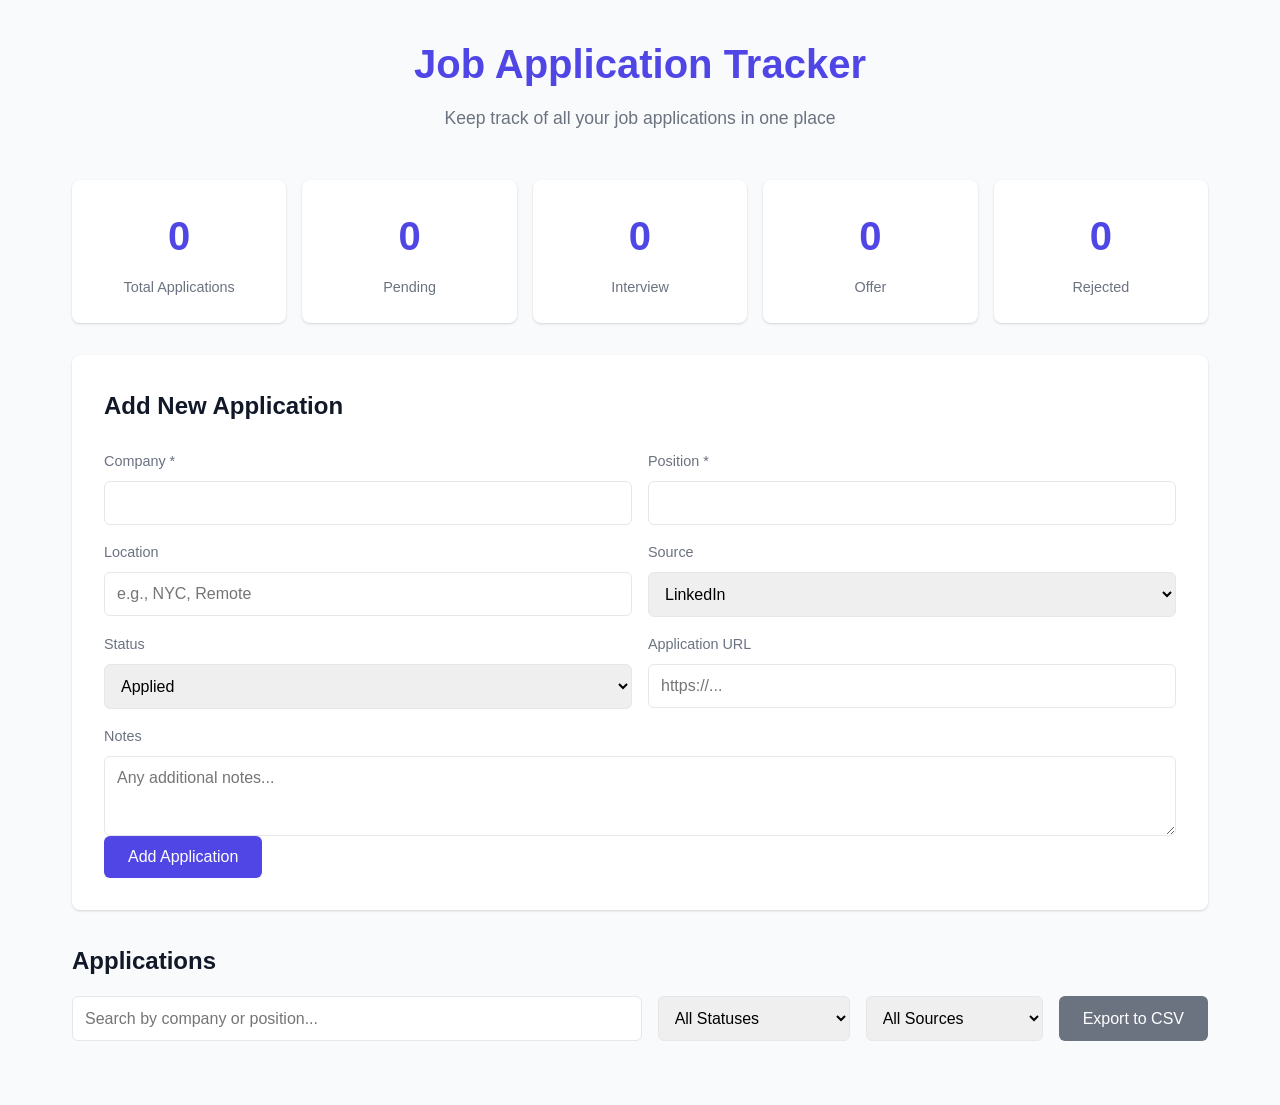
==== index.html @ 536b2cb9 "Add main dashboard UI - Create responsive dashboard interface - Implement stats cards for applicatio" ====
<!DOCTYPE html>
<html lang="en">
<head>
    <meta charset="UTF-8">
    <meta name="viewport" content="width=device-width, initial-scale=1.0">
    <title>Job Application Tracker</title>
    <link rel="stylesheet" href="styles.css">
</head>
<body>
    <div class="container">
        <header>
            <h1>Job Application Tracker</h1>
            <p class="subtitle">Keep track of all your job applications in one place</p>
        </header>

        <div class="stats-section">
            <div class="stat-card">
                <div class="stat-number" id="totalApps">0</div>
                <div class="stat-label">Total Applications</div>
            </div>
            <div class="stat-card">
                <div class="stat-number" id="pendingApps">0</div>
                <div class="stat-label">Pending</div>
            </div>
            <div class="stat-card">
                <div class="stat-number" id="interviewApps">0</div>
                <div class="stat-label">Interview</div>
            </div>
            <div class="stat-card">
                <div class="stat-number" id="offerApps">0</div>
                <div class="stat-label">Offer</div>
            </div>
            <div class="stat-card">
                <div class="stat-number" id="rejectedApps">0</div>
                <div class="stat-label">Rejected</div>
            </div>
        </div>

        <div class="add-section">
            <h2>Add New Application</h2>
            <form id="applicationForm">
                <div class="form-row">
                    <div class="form-group">
                        <label for="company">Company *</label>
                        <input type="text" id="company" required>
                    </div>
                    <div class="form-group">
                        <label for="position">Position *</label>
                        <input type="text" id="position" required>
                    </div>
                </div>

                <div class="form-row">
                    <div class="form-group">
                        <label for="location">Location</label>
                        <input type="text" id="location" placeholder="e.g., NYC, Remote">
                    </div>
                    <div class="form-group">
                        <label for="source">Source</label>
                        <select id="source">
                            <option value="LinkedIn">LinkedIn</option>
                            <option value="GitHub">GitHub</option>
                            <option value="Company Website">Company Website</option>
                            <option value="Indeed">Indeed</option>
                            <option value="Referral">Referral</option>
                            <option value="Other">Other</option>
                        </select>
                    </div>
                </div>

                <div class="form-row">
                    <div class="form-group">
                        <label for="status">Status</label>
                        <select id="status">
                            <option value="Applied">Applied</option>
                            <option value="Pending">Pending</option>
                            <option value="Interview Scheduled">Interview Scheduled</option>
                            <option value="Interview Completed">Interview Completed</option>
                            <option value="Offer">Offer</option>
                            <option value="Rejected">Rejected</option>
                            <option value="Withdrawn">Withdrawn</option>
                        </select>
                    </div>
                    <div class="form-group">
                        <label for="applicationUrl">Application URL</label>
                        <input type="url" id="applicationUrl" placeholder="https://...">
                    </div>
                </div>

                <div class="form-group">
                    <label for="notes">Notes</label>
                    <textarea id="notes" rows="3" placeholder="Any additional notes..."></textarea>
                </div>

                <button type="submit" class="btn-primary">Add Application</button>
            </form>
        </div>

        <div class="filter-section">
            <h2>Applications</h2>
            <div class="filters">
                <input type="text" id="searchInput" placeholder="Search by company or position...">
                <select id="filterStatus">
                    <option value="all">All Statuses</option>
                    <option value="Applied">Applied</option>
                    <option value="Pending">Pending</option>
                    <option value="Interview Scheduled">Interview Scheduled</option>
                    <option value="Interview Completed">Interview Completed</option>
                    <option value="Offer">Offer</option>
                    <option value="Rejected">Rejected</option>
                    <option value="Withdrawn">Withdrawn</option>
                </select>
                <select id="filterSource">
                    <option value="all">All Sources</option>
                    <option value="LinkedIn">LinkedIn</option>
                    <option value="GitHub">GitHub</option>
                    <option value="Company Website">Company Website</option>
                    <option value="Indeed">Indeed</option>
                    <option value="Referral">Referral</option>
                    <option value="Other">Other</option>
                </select>
                <button id="exportBtn" class="btn-secondary">Export to CSV</button>
            </div>
        </div>

        <div class="applications-list" id="applicationsList">
            <!-- Applications will be dynamically inserted here -->
        </div>
    </div>

    <!-- Edit Modal -->
    <div id="editModal" class="modal">
        <div class="modal-content">
            <span class="close">&times;</span>
            <h2>Edit Application</h2>
            <form id="editForm">
                <input type="hidden" id="editId">
                <div class="form-row">
                    <div class="form-group">
                        <label for="editCompany">Company *</label>
                        <input type="text" id="editCompany" required>
                    </div>
                    <div class="form-group">
                        <label for="editPosition">Position *</label>
                        <input type="text" id="editPosition" required>
                    </div>
                </div>

                <div class="form-row">
                    <div class="form-group">
                        <label for="editLocation">Location</label>
                        <input type="text" id="editLocation">
                    </div>
                    <div class="form-group">
                        <label for="editSource">Source</label>
                        <select id="editSource">
                            <option value="LinkedIn">LinkedIn</option>
                            <option value="GitHub">GitHub</option>
                            <option value="Company Website">Company Website</option>
                            <option value="Indeed">Indeed</option>
                            <option value="Referral">Referral</option>
                            <option value="Other">Other</option>
                        </select>
                    </div>
                </div>

                <div class="form-row">
                    <div class="form-group">
                        <label for="editStatus">Status</label>
                        <select id="editStatus">
                            <option value="Applied">Applied</option>
                            <option value="Pending">Pending</option>
                            <option value="Interview Scheduled">Interview Scheduled</option>
                            <option value="Interview Completed">Interview Completed</option>
                            <option value="Offer">Offer</option>
                            <option value="Rejected">Rejected</option>
                            <option value="Withdrawn">Withdrawn</option>
                        </select>
                    </div>
                    <div class="form-group">
                        <label for="editApplicationUrl">Application URL</label>
                        <input type="url" id="editApplicationUrl">
                    </div>
                </div>

                <div class="form-group">
                    <label for="editNotes">Notes</label>
                    <textarea id="editNotes" rows="3"></textarea>
                </div>

                <button type="submit" class="btn-primary">Save Changes</button>
            </form>
        </div>
    </div>

    <script src="app.js"></script>
</body>
</html>
---- styles.css ----
/* Job Application Tracker - Styles */

* {
    margin: 0;
    padding: 0;
    box-sizing: border-box;
}

:root {
    --primary-color: #4f46e5;
    --primary-hover: #4338ca;
    --secondary-color: #6b7280;
    --success-color: #10b981;
    --warning-color: #f59e0b;
    --danger-color: #ef4444;
    --bg-color: #f9fafb;
    --card-bg: #ffffff;
    --text-primary: #111827;
    --text-secondary: #6b7280;
    --border-color: #e5e7eb;
    --shadow: 0 1px 3px rgba(0, 0, 0, 0.1), 0 1px 2px rgba(0, 0, 0, 0.06);
    --shadow-lg: 0 10px 15px -3px rgba(0, 0, 0, 0.1), 0 4px 6px -2px rgba(0, 0, 0, 0.05);
}

body {
    font-family: -apple-system, BlinkMacSystemFont, 'Segoe UI', 'Roboto', 'Helvetica', 'Arial', sans-serif;
    background-color: var(--bg-color);
    color: var(--text-primary);
    line-height: 1.6;
}

.container {
    max-width: 1200px;
    margin: 0 auto;
    padding: 2rem;
}

/* Header */
header {
    text-align: center;
    margin-bottom: 3rem;
}

header h1 {
    font-size: 2.5rem;
    color: var(--primary-color);
    margin-bottom: 0.5rem;
}

.subtitle {
    color: var(--text-secondary);
    font-size: 1.1rem;
}

/* Stats Section */
.stats-section {
    display: grid;
    grid-template-columns: repeat(auto-fit, minmax(180px, 1fr));
    gap: 1rem;
    margin-bottom: 2rem;
}

.stat-card {
    background: var(--card-bg);
    padding: 1.5rem;
    border-radius: 8px;
    box-shadow: var(--shadow);
    text-align: center;
    transition: transform 0.2s;
}

.stat-card:hover {
    transform: translateY(-2px);
    box-shadow: var(--shadow-lg);
}

.stat-number {
    font-size: 2.5rem;
    font-weight: bold;
    color: var(--primary-color);
}

.stat-label {
    color: var(--text-secondary);
    font-size: 0.9rem;
    margin-top: 0.5rem;
}

/* Add Section */
.add-section {
    background: var(--card-bg);
    padding: 2rem;
    border-radius: 8px;
    box-shadow: var(--shadow);
    margin-bottom: 2rem;
}

.add-section h2 {
    margin-bottom: 1.5rem;
    color: var(--text-primary);
}

/* Form Styles */
.form-row {
    display: grid;
    grid-template-columns: 1fr 1fr;
    gap: 1rem;
    margin-bottom: 1rem;
}

.form-group {
    display: flex;
    flex-direction: column;
}

.form-group label {
    margin-bottom: 0.5rem;
    color: var(--text-secondary);
    font-weight: 500;
    font-size: 0.9rem;
}

.form-group input,
.form-group select,
.form-group textarea {
    padding: 0.75rem;
    border: 1px solid var(--border-color);
    border-radius: 6px;
    font-size: 1rem;
    font-family: inherit;
    transition: border-color 0.2s;
}

.form-group input:focus,
.form-group select:focus,
.form-group textarea:focus {
    outline: none;
    border-color: var(--primary-color);
}

textarea {
    resize: vertical;
}

/* Buttons */
.btn-primary,
.btn-secondary {
    padding: 0.75rem 1.5rem;
    border: none;
    border-radius: 6px;
    font-size: 1rem;
    font-weight: 500;
    cursor: pointer;
    transition: all 0.2s;
}

.btn-primary {
    background-color: var(--primary-color);
    color: white;
}

.btn-primary:hover {
    background-color: var(--primary-hover);
}

.btn-secondary {
    background-color: var(--secondary-color);
    color: white;
}

.btn-secondary:hover {
    background-color: #4b5563;
}

.btn-icon {
    background: none;
    border: none;
    cursor: pointer;
    font-size: 1.2rem;
    padding: 0.25rem 0.5rem;
    transition: transform 0.2s;
}

.btn-icon:hover {
    transform: scale(1.1);
}

/* Filter Section */
.filter-section {
    margin-bottom: 2rem;
}

.filter-section h2 {
    margin-bottom: 1rem;
}

.filters {
    display: grid;
    grid-template-columns: 1fr auto auto auto;
    gap: 1rem;
    margin-bottom: 1.5rem;
}

.filters input,
.filters select {
    padding: 0.75rem;
    border: 1px solid var(--border-color);
    border-radius: 6px;
    font-size: 1rem;
}

/* Applications List */
.applications-list {
    display: grid;
    gap: 1rem;
}

.application-card {
    background: var(--card-bg);
    padding: 1.5rem;
    border-radius: 8px;
    box-shadow: var(--shadow);
    transition: transform 0.2s;
}

.application-card:hover {
    transform: translateY(-2px);
    box-shadow: var(--shadow-lg);
}

.application-header {
    display: flex;
    justify-content: space-between;
    align-items: start;
    margin-bottom: 1rem;
    padding-bottom: 1rem;
    border-bottom: 1px solid var(--border-color);
}

.application-header h3 {
    font-size: 1.5rem;
    color: var(--text-primary);
    margin-bottom: 0.25rem;
}

.position {
    color: var(--text-secondary);
    font-size: 1.1rem;
}

.application-actions {
    display: flex;
    gap: 0.5rem;
}

.application-details {
    display: grid;
    grid-template-columns: repeat(auto-fit, minmax(200px, 1fr));
    gap: 1rem;
}

.detail-item {
    display: flex;
    flex-direction: column;
    gap: 0.25rem;
}

.detail-item.notes {
    grid-column: 1 / -1;
}

.detail-label {
    font-weight: 500;
    color: var(--text-secondary);
    font-size: 0.9rem;
}

.detail-item span:not(.detail-label),
.detail-item p {
    color: var(--text-primary);
}

.detail-item a {
    color: var(--primary-color);
    text-decoration: none;
}

.detail-item a:hover {
    text-decoration: underline;
}

/* Status Badges */
.status-badge {
    display: inline-block;
    padding: 0.25rem 0.75rem;
    border-radius: 12px;
    font-size: 0.85rem;
    font-weight: 500;
}

.status-applied,
.status-pending {
    background-color: #dbeafe;
    color: #1e40af;
}

.status-interview-scheduled,
.status-interview-completed {
    background-color: #fef3c7;
    color: #92400e;
}

.status-offer {
    background-color: #d1fae5;
    color: #065f46;
}

.status-rejected,
.status-withdrawn {
    background-color: #fee2e2;
    color: #991b1b;
}

/* No Applications */
.no-applications {
    text-align: center;
    padding: 3rem;
    color: var(--text-secondary);
    font-size: 1.1rem;
}

/* Modal */
.modal {
    display: none;
    position: fixed;
    z-index: 1000;
    left: 0;
    top: 0;
    width: 100%;
    height: 100%;
    background-color: rgba(0, 0, 0, 0.5);
}

.modal-content {
    background-color: var(--card-bg);
    margin: 5% auto;
    padding: 2rem;
    border-radius: 8px;
    max-width: 600px;
    max-height: 80vh;
    overflow-y: auto;
}

.close {
    color: var(--text-secondary);
    float: right;
    font-size: 2rem;
    font-weight: bold;
    cursor: pointer;
    line-height: 1;
}

.close:hover {
    color: var(--text-primary);
}

.modal-content h2 {
    margin-bottom: 1.5rem;
    clear: both;
}

/* Notification */
.notification {
    position: fixed;
    bottom: 2rem;
    right: 2rem;
    background-color: var(--success-color);
    color: white;
    padding: 1rem 1.5rem;
    border-radius: 6px;
    box-shadow: var(--shadow-lg);
    opacity: 0;
    transform: translateY(100px);
    transition: all 0.3s;
    z-index: 2000;
}

.notification.show {
    opacity: 1;
    transform: translateY(0);
}

/* Responsive Design */
@media (max-width: 768px) {
    .container {
        padding: 1rem;
    }

    header h1 {
        font-size: 2rem;
    }

    .form-row {
        grid-template-columns: 1fr;
    }

    .filters {
        grid-template-columns: 1fr;
    }

    .application-details {
        grid-template-columns: 1fr;
    }

    .stats-section {
        grid-template-columns: repeat(2, 1fr);
    }
}

@media (max-width: 480px) {
    .stats-section {
        grid-template-columns: 1fr;
    }

    .application-header {
        flex-direction: column;
        gap: 1rem;
    }
}
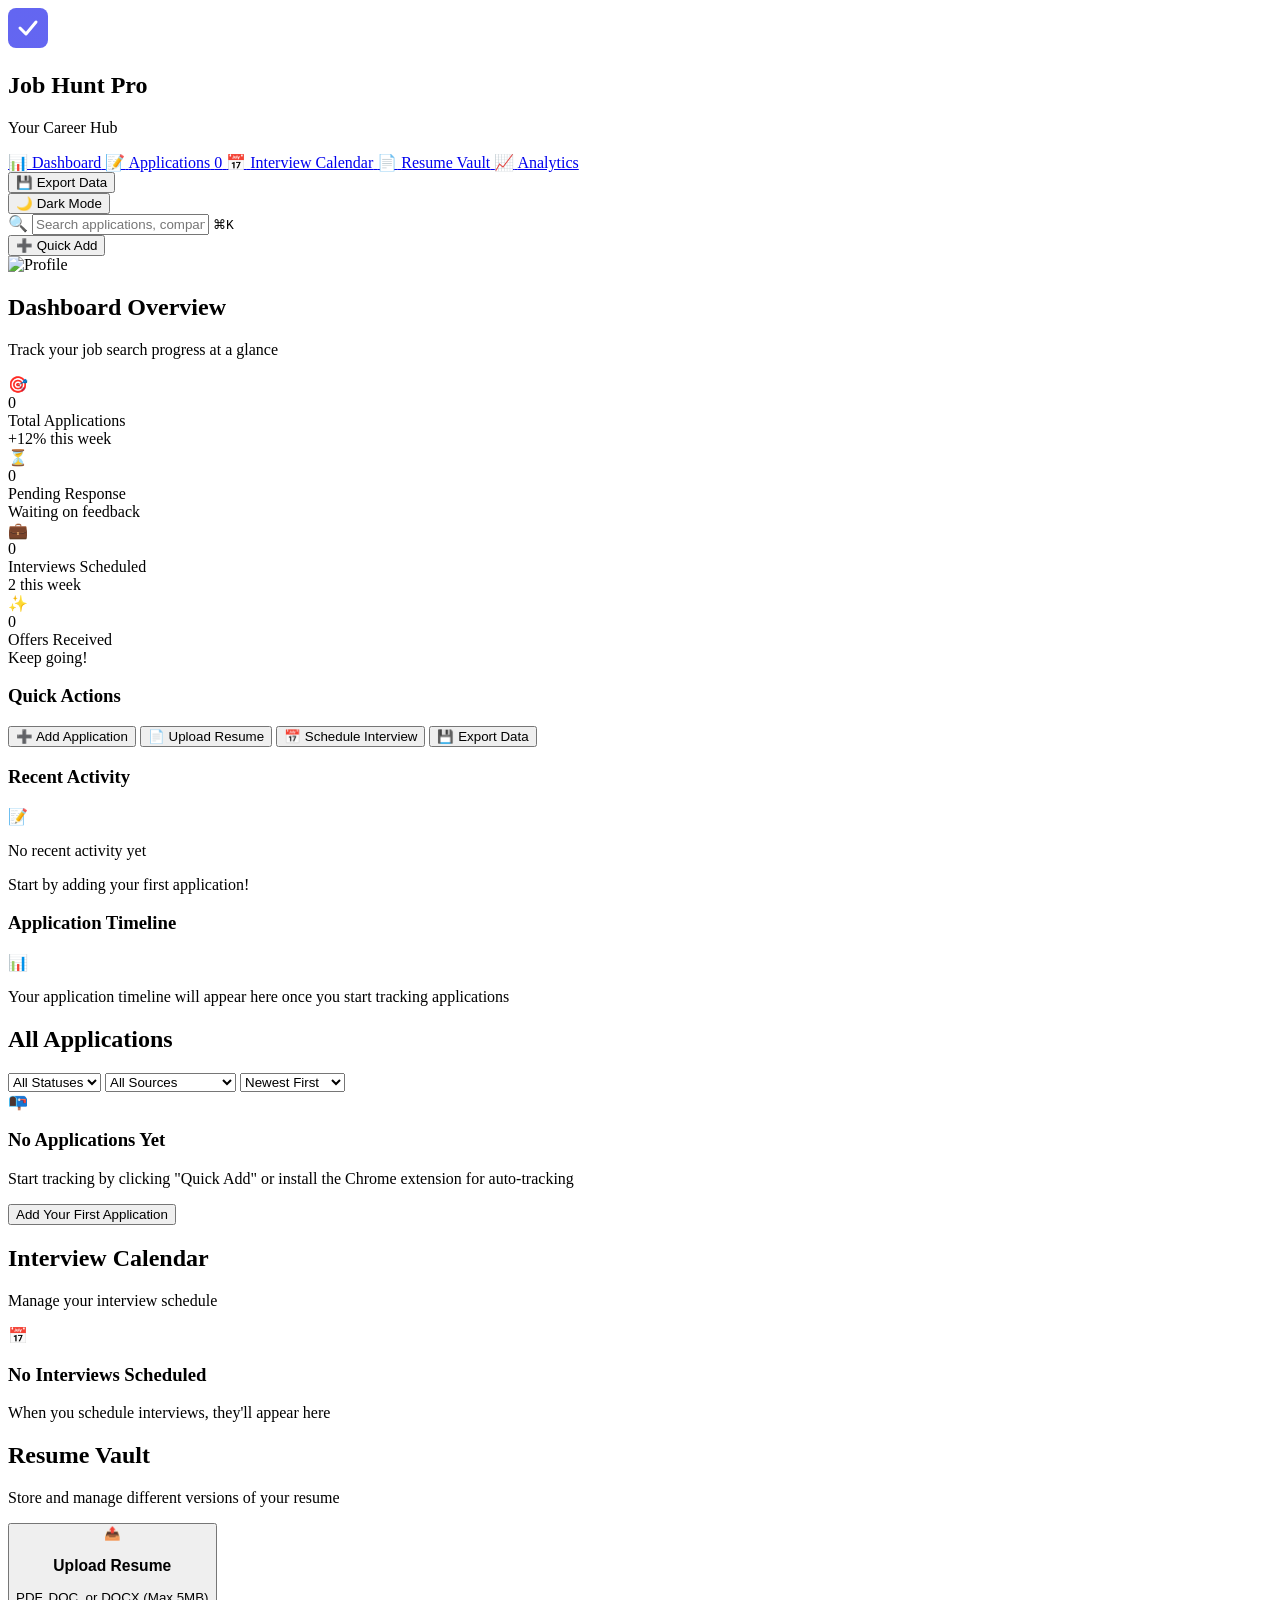
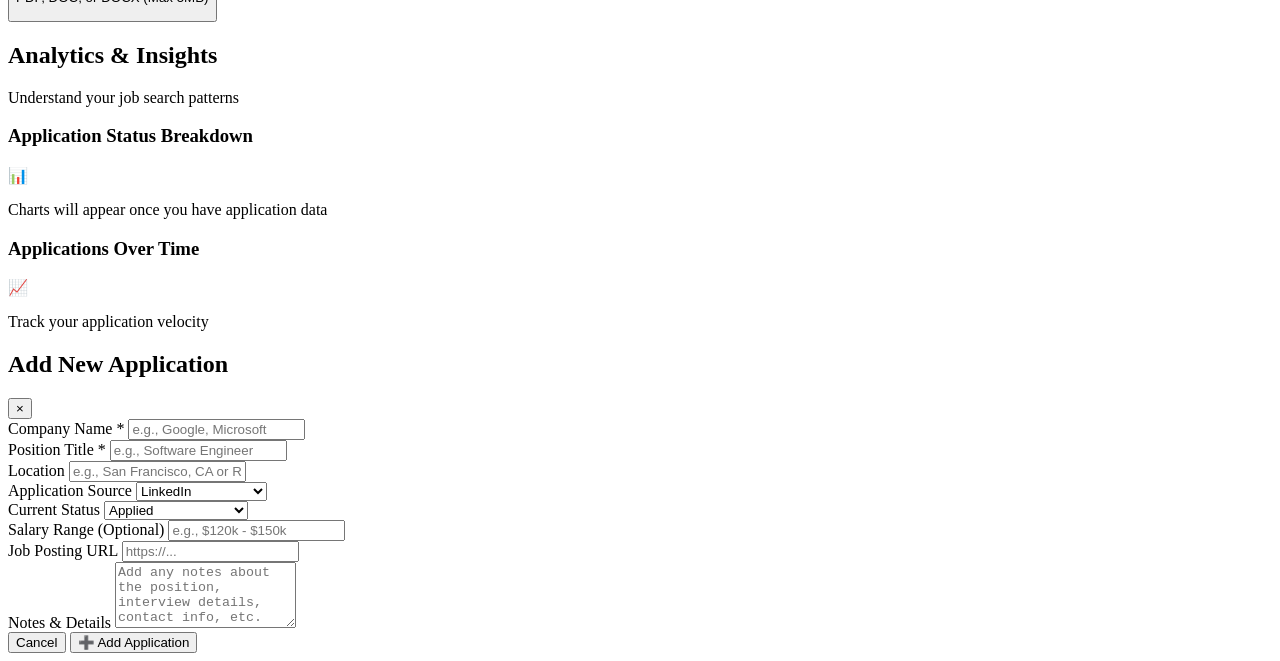
==== commit 8c10cb74: "Update UI to modern Job Hunt Pro design Redesigned the application with a new modern interface featu" ====
--- a/index.html
+++ b/index.html
@@ -3,196 +3,351 @@
 <head>
     <meta charset="UTF-8">
     <meta name="viewport" content="width=device-width, initial-scale=1.0">
-    <title>Job Application Tracker</title>
-    <link rel="stylesheet" href="styles.css">
+    <title>Job Hunt Pro - Your Personal Career Command Center</title>
+    <link rel="stylesheet" href="styles-v2.css">
+    <link rel="preconnect" href="https://fonts.googleapis.com">
+    <link rel="preconnect" href="https://fonts.gstatic.com" crossorigin>
+    <link href="https://fonts.googleapis.com/css2?family=Inter:wght@300;400;500;600;700;800&display=swap" rel="stylesheet">
 </head>
 <body>
-    <div class="container">
-        <header>
-            <h1>Job Application Tracker</h1>
-            <p class="subtitle">Keep track of all your job applications in one place</p>
+    <!-- Sidebar Navigation -->
+    <aside class="sidebar">
+        <div class="sidebar-header">
+            <div class="logo">
+                <svg width="40" height="40" viewBox="0 0 40 40" fill="none">
+                    <rect width="40" height="40" rx="8" fill="url(#gradient1)"/>
+                    <path d="M12 20L18 26L28 14" stroke="white" stroke-width="3" stroke-linecap="round" stroke-linejoin="round"/>
+                    <defs>
+                        <linearGradient id="gradient1" x1="0" y1="0" x2="40" y2="40">
+                            <stop offset="0%" stop-color="#6366f1"/>
+                            <stop offset="100%" stop-color="#8b5cf6"/>
+                        </linearGradient>
+                    </defs>
+                </svg>
+                <div>
+                    <h1>Job Hunt Pro</h1>
+                    <p>Your Career Hub</p>
+                </div>
+            </div>
+        </div>
+
+        <nav class="sidebar-nav">
+            <a href="#" class="nav-item active" data-view="dashboard">
+                <span class="nav-icon">📊</span>
+                <span>Dashboard</span>
+            </a>
+            <a href="#" class="nav-item" data-view="applications">
+                <span class="nav-icon">📝</span>
+                <span>Applications</span>
+                <span class="nav-badge" id="appCount">0</span>
+            </a>
+            <a href="#" class="nav-item" data-view="calendar">
+                <span class="nav-icon">📅</span>
+                <span>Interview Calendar</span>
+            </a>
+            <a href="#" class="nav-item" data-view="resume">
+                <span class="nav-icon">📄</span>
+                <span>Resume Vault</span>
+            </a>
+            <a href="#" class="nav-item" data-view="analytics">
+                <span class="nav-icon">📈</span>
+                <span>Analytics</span>
+            </a>
+        </nav>
+
+        <div class="sidebar-footer">
+            <button class="btn-export" id="exportBtn">
+                <span>💾</span> Export Data
+            </button>
+            <div class="theme-toggle">
+                <button id="themeToggle">
+                    <span class="theme-icon">🌙</span>
+                    <span class="theme-text">Dark Mode</span>
+                </button>
+            </div>
+        </div>
+    </aside>
+
+    <!-- Main Content -->
+    <main class="main-content">
+        <!-- Top Bar -->
+        <header class="top-bar">
+            <div class="search-bar">
+                <span class="search-icon">🔍</span>
+                <input type="text" id="globalSearch" placeholder="Search applications, companies, positions..." />
+                <kbd>⌘K</kbd>
+            </div>
+            <div class="top-bar-actions">
+                <button class="btn-primary" id="quickAddBtn">
+                    <span>➕</span> Quick Add
+                </button>
+                <div class="profile-menu">
+                    <img src="https://ui-avatars.com/api/?name=You&background=6366f1&color=fff" alt="Profile" />
+                </div>
+            </div>
         </header>
 
-        <div class="stats-section">
-            <div class="stat-card">
-                <div class="stat-number" id="totalApps">0</div>
-                <div class="stat-label">Total Applications</div>
-            </div>
-            <div class="stat-card">
-                <div class="stat-number" id="pendingApps">0</div>
-                <div class="stat-label">Pending</div>
-            </div>
-            <div class="stat-card">
-                <div class="stat-number" id="interviewApps">0</div>
-                <div class="stat-label">Interview</div>
-            </div>
-            <div class="stat-card">
-                <div class="stat-number" id="offerApps">0</div>
-                <div class="stat-label">Offer</div>
-            </div>
-            <div class="stat-card">
-                <div class="stat-number" id="rejectedApps">0</div>
-                <div class="stat-label">Rejected</div>
-            </div>
-        </div>
-
-        <div class="add-section">
-            <h2>Add New Application</h2>
+        <!-- Dashboard View -->
+        <div class="view active" id="dashboardView">
+            <div class="view-header">
+                <h2>Dashboard Overview</h2>
+                <p>Track your job search progress at a glance</p>
+            </div>
+
+            <!-- Quick Stats -->
+            <div class="stats-grid">
+                <div class="stat-card stat-primary">
+                    <div class="stat-icon">🎯</div>
+                    <div class="stat-content">
+                        <div class="stat-value" id="totalApps">0</div>
+                        <div class="stat-label">Total Applications</div>
+                    </div>
+                    <div class="stat-trend positive">+12% this week</div>
+                </div>
+                <div class="stat-card stat-warning">
+                    <div class="stat-icon">⏳</div>
+                    <div class="stat-content">
+                        <div class="stat-value" id="pendingApps">0</div>
+                        <div class="stat-label">Pending Response</div>
+                    </div>
+                    <div class="stat-trend">Waiting on feedback</div>
+                </div>
+                <div class="stat-card stat-success">
+                    <div class="stat-icon">💼</div>
+                    <div class="stat-content">
+                        <div class="stat-value" id="interviewApps">0</div>
+                        <div class="stat-label">Interviews Scheduled</div>
+                    </div>
+                    <div class="stat-trend positive">2 this week</div>
+                </div>
+                <div class="stat-card stat-info">
+                    <div class="stat-icon">✨</div>
+                    <div class="stat-content">
+                        <div class="stat-value" id="offerApps">0</div>
+                        <div class="stat-label">Offers Received</div>
+                    </div>
+                    <div class="stat-trend positive">Keep going!</div>
+                </div>
+            </div>
+
+            <!-- Quick Actions -->
+            <div class="dashboard-row">
+                <div class="quick-actions-card">
+                    <h3>Quick Actions</h3>
+                    <div class="quick-actions-grid">
+                        <button class="quick-action" onclick="window.showQuickAdd()">
+                            <span class="qa-icon">➕</span>
+                            <span class="qa-label">Add Application</span>
+                        </button>
+                        <button class="quick-action" onclick="window.showResume()">
+                            <span class="qa-icon">📄</span>
+                            <span class="qa-label">Upload Resume</span>
+                        </button>
+                        <button class="quick-action" onclick="window.showCalendar()">
+                            <span class="qa-icon">📅</span>
+                            <span class="qa-label">Schedule Interview</span>
+                        </button>
+                        <button class="quick-action" onclick="window.exportData()">
+                            <span class="qa-icon">💾</span>
+                            <span class="qa-label">Export Data</span>
+                        </button>
+                    </div>
+                </div>
+
+                <div class="recent-activity-card">
+                    <h3>Recent Activity</h3>
+                    <div class="activity-list" id="recentActivity">
+                        <div class="activity-item">
+                            <span class="activity-icon">📝</span>
+                            <div class="activity-content">
+                                <p>No recent activity yet</p>
+                                <span class="activity-time">Start by adding your first application!</span>
+                            </div>
+                        </div>
+                    </div>
+                </div>
+            </div>
+
+            <!-- Timeline View -->
+            <div class="timeline-card">
+                <h3>Application Timeline</h3>
+                <div class="timeline" id="timeline">
+                    <div class="timeline-empty">
+                        <span>📊</span>
+                        <p>Your application timeline will appear here once you start tracking applications</p>
+                    </div>
+                </div>
+            </div>
+        </div>
+
+        <!-- Applications View -->
+        <div class="view" id="applicationsView">
+            <div class="view-header">
+                <h2>All Applications</h2>
+                <div class="view-actions">
+                    <select id="filterStatus" class="filter-select">
+                        <option value="all">All Statuses</option>
+                        <option value="Applied">Applied</option>
+                        <option value="Interview">Interview</option>
+                        <option value="Offer">Offer</option>
+                        <option value="Rejected">Rejected</option>
+                    </select>
+                    <select id="filterSource" class="filter-select">
+                        <option value="all">All Sources</option>
+                        <option value="LinkedIn">LinkedIn</option>
+                        <option value="Indeed">Indeed</option>
+                        <option value="GitHub">GitHub</option>
+                        <option value="Company Website">Company Website</option>
+                    </select>
+                    <select id="sortBy" class="filter-select">
+                        <option value="date-desc">Newest First</option>
+                        <option value="date-asc">Oldest First</option>
+                        <option value="company">Company A-Z</option>
+                        <option value="status">By Status</option>
+                    </select>
+                </div>
+            </div>
+
+            <div class="applications-grid" id="applicationsList">
+                <div class="empty-state">
+                    <span class="empty-icon">📭</span>
+                    <h3>No Applications Yet</h3>
+                    <p>Start tracking by clicking "Quick Add" or install the Chrome extension for auto-tracking</p>
+                    <button class="btn-primary" onclick="window.showQuickAdd()">Add Your First Application</button>
+                </div>
+            </div>
+        </div>
+
+        <!-- Calendar View -->
+        <div class="view" id="calendarView">
+            <div class="view-header">
+                <h2>Interview Calendar</h2>
+                <p>Manage your interview schedule</p>
+            </div>
+            <div class="calendar-container">
+                <div class="empty-state">
+                    <span class="empty-icon">📅</span>
+                    <h3>No Interviews Scheduled</h3>
+                    <p>When you schedule interviews, they'll appear here</p>
+                </div>
+            </div>
+        </div>
+
+        <!-- Resume Vault View -->
+        <div class="view" id="resumeView">
+            <div class="view-header">
+                <h2>Resume Vault</h2>
+                <p>Store and manage different versions of your resume</p>
+            </div>
+            <div class="resume-grid">
+                <div class="resume-upload-card">
+                    <input type="file" id="resumeUpload" accept=".pdf,.doc,.docx" hidden>
+                    <button class="upload-btn" onclick="document.getElementById('resumeUpload').click()">
+                        <span class="upload-icon">📤</span>
+                        <h3>Upload Resume</h3>
+                        <p>PDF, DOC, or DOCX (Max 5MB)</p>
+                    </button>
+                </div>
+                <div id="resumeList" class="resume-list">
+                    <!-- Resumes will be listed here -->
+                </div>
+            </div>
+        </div>
+
+        <!-- Analytics View -->
+        <div class="view" id="analyticsView">
+            <div class="view-header">
+                <h2>Analytics & Insights</h2>
+                <p>Understand your job search patterns</p>
+            </div>
+            <div class="analytics-grid">
+                <div class="chart-card">
+                    <h3>Application Status Breakdown</h3>
+                    <div id="statusChart" class="chart-placeholder">
+                        <span>📊</span>
+                        <p>Charts will appear once you have application data</p>
+                    </div>
+                </div>
+                <div class="chart-card">
+                    <h3>Applications Over Time</h3>
+                    <div id="timeChart" class="chart-placeholder">
+                        <span>📈</span>
+                        <p>Track your application velocity</p>
+                    </div>
+                </div>
+            </div>
+        </div>
+    </main>
+
+    <!-- Quick Add Modal -->
+    <div class="modal" id="quickAddModal">
+        <div class="modal-content modal-large">
+            <div class="modal-header">
+                <h2>Add New Application</h2>
+                <button class="modal-close">&times;</button>
+            </div>
             <form id="applicationForm">
-                <div class="form-row">
-                    <div class="form-group">
-                        <label for="company">Company *</label>
-                        <input type="text" id="company" required>
-                    </div>
-                    <div class="form-group">
-                        <label for="position">Position *</label>
-                        <input type="text" id="position" required>
-                    </div>
-                </div>
-
-                <div class="form-row">
+                <div class="form-grid">
+                    <div class="form-group">
+                        <label for="company">Company Name *</label>
+                        <input type="text" id="company" required placeholder="e.g., Google, Microsoft">
+                    </div>
+                    <div class="form-group">
+                        <label for="position">Position Title *</label>
+                        <input type="text" id="position" required placeholder="e.g., Software Engineer">
+                    </div>
                     <div class="form-group">
                         <label for="location">Location</label>
-                        <input type="text" id="location" placeholder="e.g., NYC, Remote">
-                    </div>
-                    <div class="form-group">
-                        <label for="source">Source</label>
+                        <input type="text" id="location" placeholder="e.g., San Francisco, CA or Remote">
+                    </div>
+                    <div class="form-group">
+                        <label for="source">Application Source</label>
                         <select id="source">
                             <option value="LinkedIn">LinkedIn</option>
-                            <option value="GitHub">GitHub</option>
+                            <option value="Indeed">Indeed</option>
+                            <option value="GitHub">GitHub Jobs</option>
                             <option value="Company Website">Company Website</option>
-                            <option value="Indeed">Indeed</option>
                             <option value="Referral">Referral</option>
+                            <option value="Recruiter">Recruiter Contact</option>
                             <option value="Other">Other</option>
                         </select>
                     </div>
-                </div>
-
-                <div class="form-row">
-                    <div class="form-group">
-                        <label for="status">Status</label>
+                    <div class="form-group">
+                        <label for="status">Current Status</label>
                         <select id="status">
                             <option value="Applied">Applied</option>
-                            <option value="Pending">Pending</option>
+                            <option value="Resume Screening">Resume Screening</option>
+                            <option value="Phone Screen">Phone Screen</option>
                             <option value="Interview Scheduled">Interview Scheduled</option>
                             <option value="Interview Completed">Interview Completed</option>
-                            <option value="Offer">Offer</option>
+                            <option value="Offer">Offer Received</option>
                             <option value="Rejected">Rejected</option>
                             <option value="Withdrawn">Withdrawn</option>
                         </select>
                     </div>
                     <div class="form-group">
-                        <label for="applicationUrl">Application URL</label>
+                        <label for="salary">Salary Range (Optional)</label>
+                        <input type="text" id="salary" placeholder="e.g., $120k - $150k">
+                    </div>
+                    <div class="form-group form-full-width">
+                        <label for="applicationUrl">Job Posting URL</label>
                         <input type="url" id="applicationUrl" placeholder="https://...">
                     </div>
-                </div>
-
-                <div class="form-group">
-                    <label for="notes">Notes</label>
-                    <textarea id="notes" rows="3" placeholder="Any additional notes..."></textarea>
-                </div>
-
-                <button type="submit" class="btn-primary">Add Application</button>
+                    <div class="form-group form-full-width">
+                        <label for="notes">Notes & Details</label>
+                        <textarea id="notes" rows="4" placeholder="Add any notes about the position, interview details, contact info, etc."></textarea>
+                    </div>
+                </div>
+                <div class="modal-actions">
+                    <button type="button" class="btn-secondary" onclick="window.closeQuickAdd()">Cancel</button>
+                    <button type="submit" class="btn-primary">
+                        <span>➕</span> Add Application
+                    </button>
+                </div>
             </form>
         </div>
-
-        <div class="filter-section">
-            <h2>Applications</h2>
-            <div class="filters">
-                <input type="text" id="searchInput" placeholder="Search by company or position...">
-                <select id="filterStatus">
-                    <option value="all">All Statuses</option>
-                    <option value="Applied">Applied</option>
-                    <option value="Pending">Pending</option>
-                    <option value="Interview Scheduled">Interview Scheduled</option>
-                    <option value="Interview Completed">Interview Completed</option>
-                    <option value="Offer">Offer</option>
-                    <option value="Rejected">Rejected</option>
-                    <option value="Withdrawn">Withdrawn</option>
-                </select>
-                <select id="filterSource">
-                    <option value="all">All Sources</option>
-                    <option value="LinkedIn">LinkedIn</option>
-                    <option value="GitHub">GitHub</option>
-                    <option value="Company Website">Company Website</option>
-                    <option value="Indeed">Indeed</option>
-                    <option value="Referral">Referral</option>
-                    <option value="Other">Other</option>
-                </select>
-                <button id="exportBtn" class="btn-secondary">Export to CSV</button>
-            </div>
-        </div>
-
-        <div class="applications-list" id="applicationsList">
-            <!-- Applications will be dynamically inserted here -->
-        </div>
     </div>
 
-    <!-- Edit Modal -->
-    <div id="editModal" class="modal">
-        <div class="modal-content">
-            <span class="close">&times;</span>
-            <h2>Edit Application</h2>
-            <form id="editForm">
-                <input type="hidden" id="editId">
-                <div class="form-row">
-                    <div class="form-group">
-                        <label for="editCompany">Company *</label>
-                        <input type="text" id="editCompany" required>
-                    </div>
-                    <div class="form-group">
-                        <label for="editPosition">Position *</label>
-                        <input type="text" id="editPosition" required>
-                    </div>
-                </div>
-
-                <div class="form-row">
-                    <div class="form-group">
-                        <label for="editLocation">Location</label>
-                        <input type="text" id="editLocation">
-                    </div>
-                    <div class="form-group">
-                        <label for="editSource">Source</label>
-                        <select id="editSource">
-                            <option value="LinkedIn">LinkedIn</option>
-                            <option value="GitHub">GitHub</option>
-                            <option value="Company Website">Company Website</option>
-                            <option value="Indeed">Indeed</option>
-                            <option value="Referral">Referral</option>
-                            <option value="Other">Other</option>
-                        </select>
-                    </div>
-                </div>
-
-                <div class="form-row">
-                    <div class="form-group">
-                        <label for="editStatus">Status</label>
-                        <select id="editStatus">
-                            <option value="Applied">Applied</option>
-                            <option value="Pending">Pending</option>
-                            <option value="Interview Scheduled">Interview Scheduled</option>
-                            <option value="Interview Completed">Interview Completed</option>
-                            <option value="Offer">Offer</option>
-                            <option value="Rejected">Rejected</option>
-                            <option value="Withdrawn">Withdrawn</option>
-                        </select>
-                    </div>
-                    <div class="form-group">
-                        <label for="editApplicationUrl">Application URL</label>
-                        <input type="url" id="editApplicationUrl">
-                    </div>
-                </div>
-
-                <div class="form-group">
-                    <label for="editNotes">Notes</label>
-                    <textarea id="editNotes" rows="3"></textarea>
-                </div>
-
-                <button type="submit" class="btn-primary">Save Changes</button>
-            </form>
-        </div>
-    </div>
-
-    <script src="app.js"></script>
+    <script src="app-v2.js"></script>
 </body>
 </html>
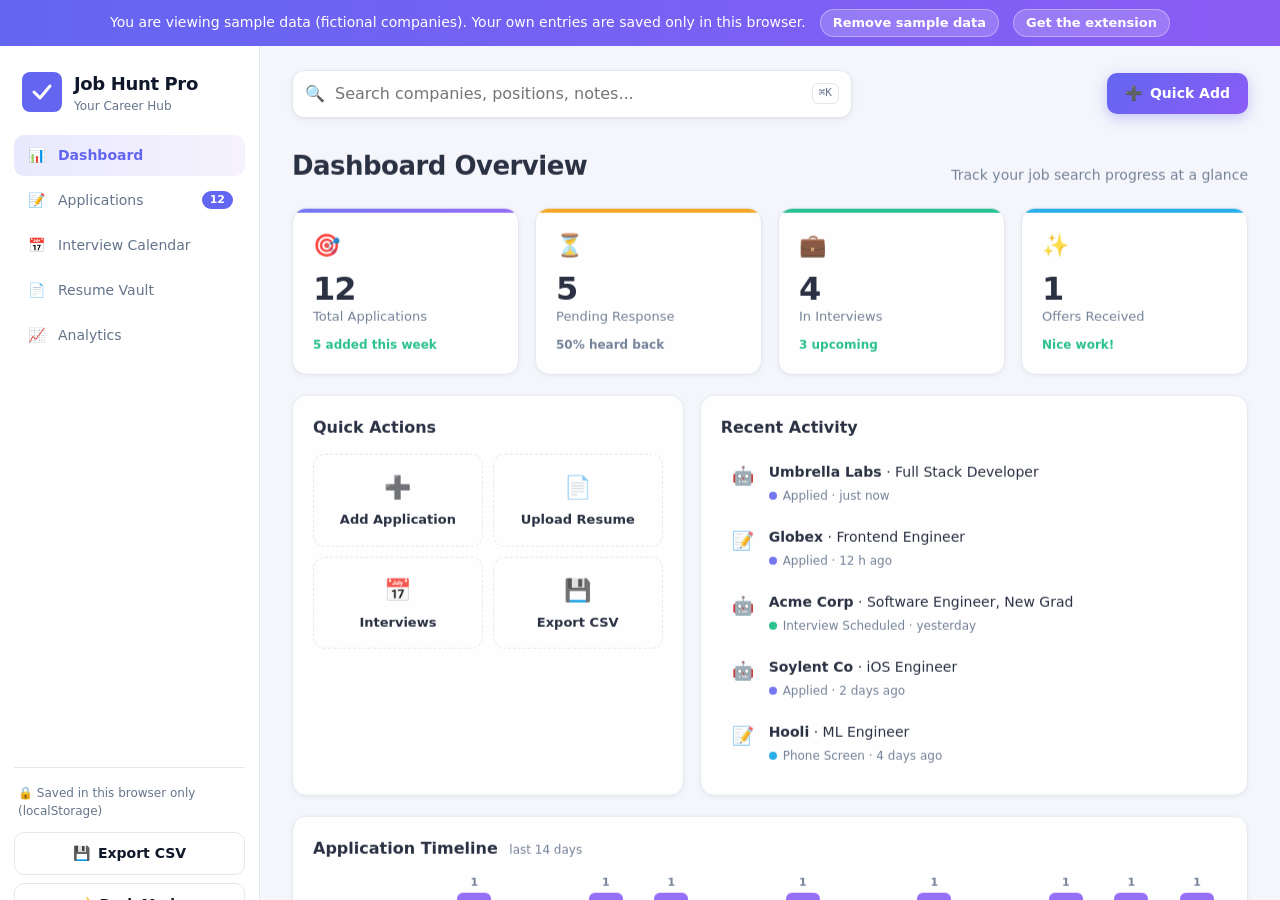
==== commit 92f71d74: "Make the tracker work end to end, add live demo and one-click install - Fix dashboard (missing CSS/J" ====
--- a/index.html
+++ b/index.html
@@ -2,352 +2,10 @@
 <html lang="en">
 <head>
     <meta charset="UTF-8">
-    <meta name="viewport" content="width=device-width, initial-scale=1.0">
-    <title>Job Hunt Pro - Your Personal Career Command Center</title>
-    <link rel="stylesheet" href="styles-v2.css">
-    <link rel="preconnect" href="https://fonts.googleapis.com">
-    <link rel="preconnect" href="https://fonts.gstatic.com" crossorigin>
-    <link href="https://fonts.googleapis.com/css2?family=Inter:wght@300;400;500;600;700;800&display=swap" rel="stylesheet">
+    <meta http-equiv="refresh" content="0; url=chrome-extension/dashboard/index.html">
+    <title>Job Hunt Pro</title>
 </head>
 <body>
-    <!-- Sidebar Navigation -->
-    <aside class="sidebar">
-        <div class="sidebar-header">
-            <div class="logo">
-                <svg width="40" height="40" viewBox="0 0 40 40" fill="none">
-                    <rect width="40" height="40" rx="8" fill="url(#gradient1)"/>
-                    <path d="M12 20L18 26L28 14" stroke="white" stroke-width="3" stroke-linecap="round" stroke-linejoin="round"/>
-                    <defs>
-                        <linearGradient id="gradient1" x1="0" y1="0" x2="40" y2="40">
-                            <stop offset="0%" stop-color="#6366f1"/>
-                            <stop offset="100%" stop-color="#8b5cf6"/>
-                        </linearGradient>
-                    </defs>
-                </svg>
-                <div>
-                    <h1>Job Hunt Pro</h1>
-                    <p>Your Career Hub</p>
-                </div>
-            </div>
-        </div>
-
-        <nav class="sidebar-nav">
-            <a href="#" class="nav-item active" data-view="dashboard">
-                <span class="nav-icon">📊</span>
-                <span>Dashboard</span>
-            </a>
-            <a href="#" class="nav-item" data-view="applications">
-                <span class="nav-icon">📝</span>
-                <span>Applications</span>
-                <span class="nav-badge" id="appCount">0</span>
-            </a>
-            <a href="#" class="nav-item" data-view="calendar">
-                <span class="nav-icon">📅</span>
-                <span>Interview Calendar</span>
-            </a>
-            <a href="#" class="nav-item" data-view="resume">
-                <span class="nav-icon">📄</span>
-                <span>Resume Vault</span>
-            </a>
-            <a href="#" class="nav-item" data-view="analytics">
-                <span class="nav-icon">📈</span>
-                <span>Analytics</span>
-            </a>
-        </nav>
-
-        <div class="sidebar-footer">
-            <button class="btn-export" id="exportBtn">
-                <span>💾</span> Export Data
-            </button>
-            <div class="theme-toggle">
-                <button id="themeToggle">
-                    <span class="theme-icon">🌙</span>
-                    <span class="theme-text">Dark Mode</span>
-                </button>
-            </div>
-        </div>
-    </aside>
-
-    <!-- Main Content -->
-    <main class="main-content">
-        <!-- Top Bar -->
-        <header class="top-bar">
-            <div class="search-bar">
-                <span class="search-icon">🔍</span>
-                <input type="text" id="globalSearch" placeholder="Search applications, companies, positions..." />
-                <kbd>⌘K</kbd>
-            </div>
-            <div class="top-bar-actions">
-                <button class="btn-primary" id="quickAddBtn">
-                    <span>➕</span> Quick Add
-                </button>
-                <div class="profile-menu">
-                    <img src="https://ui-avatars.com/api/?name=You&background=6366f1&color=fff" alt="Profile" />
-                </div>
-            </div>
-        </header>
-
-        <!-- Dashboard View -->
-        <div class="view active" id="dashboardView">
-            <div class="view-header">
-                <h2>Dashboard Overview</h2>
-                <p>Track your job search progress at a glance</p>
-            </div>
-
-            <!-- Quick Stats -->
-            <div class="stats-grid">
-                <div class="stat-card stat-primary">
-                    <div class="stat-icon">🎯</div>
-                    <div class="stat-content">
-                        <div class="stat-value" id="totalApps">0</div>
-                        <div class="stat-label">Total Applications</div>
-                    </div>
-                    <div class="stat-trend positive">+12% this week</div>
-                </div>
-                <div class="stat-card stat-warning">
-                    <div class="stat-icon">⏳</div>
-                    <div class="stat-content">
-                        <div class="stat-value" id="pendingApps">0</div>
-                        <div class="stat-label">Pending Response</div>
-                    </div>
-                    <div class="stat-trend">Waiting on feedback</div>
-                </div>
-                <div class="stat-card stat-success">
-                    <div class="stat-icon">💼</div>
-                    <div class="stat-content">
-                        <div class="stat-value" id="interviewApps">0</div>
-                        <div class="stat-label">Interviews Scheduled</div>
-                    </div>
-                    <div class="stat-trend positive">2 this week</div>
-                </div>
-                <div class="stat-card stat-info">
-                    <div class="stat-icon">✨</div>
-                    <div class="stat-content">
-                        <div class="stat-value" id="offerApps">0</div>
-                        <div class="stat-label">Offers Received</div>
-                    </div>
-                    <div class="stat-trend positive">Keep going!</div>
-                </div>
-            </div>
-
-            <!-- Quick Actions -->
-            <div class="dashboard-row">
-                <div class="quick-actions-card">
-                    <h3>Quick Actions</h3>
-                    <div class="quick-actions-grid">
-                        <button class="quick-action" onclick="window.showQuickAdd()">
-                            <span class="qa-icon">➕</span>
-                            <span class="qa-label">Add Application</span>
-                        </button>
-                        <button class="quick-action" onclick="window.showResume()">
-                            <span class="qa-icon">📄</span>
-                            <span class="qa-label">Upload Resume</span>
-                        </button>
-                        <button class="quick-action" onclick="window.showCalendar()">
-                            <span class="qa-icon">📅</span>
-                            <span class="qa-label">Schedule Interview</span>
-                        </button>
-                        <button class="quick-action" onclick="window.exportData()">
-                            <span class="qa-icon">💾</span>
-                            <span class="qa-label">Export Data</span>
-                        </button>
-                    </div>
-                </div>
-
-                <div class="recent-activity-card">
-                    <h3>Recent Activity</h3>
-                    <div class="activity-list" id="recentActivity">
-                        <div class="activity-item">
-                            <span class="activity-icon">📝</span>
-                            <div class="activity-content">
-                                <p>No recent activity yet</p>
-                                <span class="activity-time">Start by adding your first application!</span>
-                            </div>
-                        </div>
-                    </div>
-                </div>
-            </div>
-
-            <!-- Timeline View -->
-            <div class="timeline-card">
-                <h3>Application Timeline</h3>
-                <div class="timeline" id="timeline">
-                    <div class="timeline-empty">
-                        <span>📊</span>
-                        <p>Your application timeline will appear here once you start tracking applications</p>
-                    </div>
-                </div>
-            </div>
-        </div>
-
-        <!-- Applications View -->
-        <div class="view" id="applicationsView">
-            <div class="view-header">
-                <h2>All Applications</h2>
-                <div class="view-actions">
-                    <select id="filterStatus" class="filter-select">
-                        <option value="all">All Statuses</option>
-                        <option value="Applied">Applied</option>
-                        <option value="Interview">Interview</option>
-                        <option value="Offer">Offer</option>
-                        <option value="Rejected">Rejected</option>
-                    </select>
-                    <select id="filterSource" class="filter-select">
-                        <option value="all">All Sources</option>
-                        <option value="LinkedIn">LinkedIn</option>
-                        <option value="Indeed">Indeed</option>
-                        <option value="GitHub">GitHub</option>
-                        <option value="Company Website">Company Website</option>
-                    </select>
-                    <select id="sortBy" class="filter-select">
-                        <option value="date-desc">Newest First</option>
-                        <option value="date-asc">Oldest First</option>
-                        <option value="company">Company A-Z</option>
-                        <option value="status">By Status</option>
-                    </select>
-                </div>
-            </div>
-
-            <div class="applications-grid" id="applicationsList">
-                <div class="empty-state">
-                    <span class="empty-icon">📭</span>
-                    <h3>No Applications Yet</h3>
-                    <p>Start tracking by clicking "Quick Add" or install the Chrome extension for auto-tracking</p>
-                    <button class="btn-primary" onclick="window.showQuickAdd()">Add Your First Application</button>
-                </div>
-            </div>
-        </div>
-
-        <!-- Calendar View -->
-        <div class="view" id="calendarView">
-            <div class="view-header">
-                <h2>Interview Calendar</h2>
-                <p>Manage your interview schedule</p>
-            </div>
-            <div class="calendar-container">
-                <div class="empty-state">
-                    <span class="empty-icon">📅</span>
-                    <h3>No Interviews Scheduled</h3>
-                    <p>When you schedule interviews, they'll appear here</p>
-                </div>
-            </div>
-        </div>
-
-        <!-- Resume Vault View -->
-        <div class="view" id="resumeView">
-            <div class="view-header">
-                <h2>Resume Vault</h2>
-                <p>Store and manage different versions of your resume</p>
-            </div>
-            <div class="resume-grid">
-                <div class="resume-upload-card">
-                    <input type="file" id="resumeUpload" accept=".pdf,.doc,.docx" hidden>
-                    <button class="upload-btn" onclick="document.getElementById('resumeUpload').click()">
-                        <span class="upload-icon">📤</span>
-                        <h3>Upload Resume</h3>
-                        <p>PDF, DOC, or DOCX (Max 5MB)</p>
-                    </button>
-                </div>
-                <div id="resumeList" class="resume-list">
-                    <!-- Resumes will be listed here -->
-                </div>
-            </div>
-        </div>
-
-        <!-- Analytics View -->
-        <div class="view" id="analyticsView">
-            <div class="view-header">
-                <h2>Analytics & Insights</h2>
-                <p>Understand your job search patterns</p>
-            </div>
-            <div class="analytics-grid">
-                <div class="chart-card">
-                    <h3>Application Status Breakdown</h3>
-                    <div id="statusChart" class="chart-placeholder">
-                        <span>📊</span>
-                        <p>Charts will appear once you have application data</p>
-                    </div>
-                </div>
-                <div class="chart-card">
-                    <h3>Applications Over Time</h3>
-                    <div id="timeChart" class="chart-placeholder">
-                        <span>📈</span>
-                        <p>Track your application velocity</p>
-                    </div>
-                </div>
-            </div>
-        </div>
-    </main>
-
-    <!-- Quick Add Modal -->
-    <div class="modal" id="quickAddModal">
-        <div class="modal-content modal-large">
-            <div class="modal-header">
-                <h2>Add New Application</h2>
-                <button class="modal-close">&times;</button>
-            </div>
-            <form id="applicationForm">
-                <div class="form-grid">
-                    <div class="form-group">
-                        <label for="company">Company Name *</label>
-                        <input type="text" id="company" required placeholder="e.g., Google, Microsoft">
-                    </div>
-                    <div class="form-group">
-                        <label for="position">Position Title *</label>
-                        <input type="text" id="position" required placeholder="e.g., Software Engineer">
-                    </div>
-                    <div class="form-group">
-                        <label for="location">Location</label>
-                        <input type="text" id="location" placeholder="e.g., San Francisco, CA or Remote">
-                    </div>
-                    <div class="form-group">
-                        <label for="source">Application Source</label>
-                        <select id="source">
-                            <option value="LinkedIn">LinkedIn</option>
-                            <option value="Indeed">Indeed</option>
-                            <option value="GitHub">GitHub Jobs</option>
-                            <option value="Company Website">Company Website</option>
-                            <option value="Referral">Referral</option>
-                            <option value="Recruiter">Recruiter Contact</option>
-                            <option value="Other">Other</option>
-                        </select>
-                    </div>
-                    <div class="form-group">
-                        <label for="status">Current Status</label>
-                        <select id="status">
-                            <option value="Applied">Applied</option>
-                            <option value="Resume Screening">Resume Screening</option>
-                            <option value="Phone Screen">Phone Screen</option>
-                            <option value="Interview Scheduled">Interview Scheduled</option>
-                            <option value="Interview Completed">Interview Completed</option>
-                            <option value="Offer">Offer Received</option>
-                            <option value="Rejected">Rejected</option>
-                            <option value="Withdrawn">Withdrawn</option>
-                        </select>
-                    </div>
-                    <div class="form-group">
-                        <label for="salary">Salary Range (Optional)</label>
-                        <input type="text" id="salary" placeholder="e.g., $120k - $150k">
-                    </div>
-                    <div class="form-group form-full-width">
-                        <label for="applicationUrl">Job Posting URL</label>
-                        <input type="url" id="applicationUrl" placeholder="https://...">
-                    </div>
-                    <div class="form-group form-full-width">
-                        <label for="notes">Notes & Details</label>
-                        <textarea id="notes" rows="4" placeholder="Add any notes about the position, interview details, contact info, etc."></textarea>
-                    </div>
-                </div>
-                <div class="modal-actions">
-                    <button type="button" class="btn-secondary" onclick="window.closeQuickAdd()">Cancel</button>
-                    <button type="submit" class="btn-primary">
-                        <span>➕</span> Add Application
-                    </button>
-                </div>
-            </form>
-        </div>
-    </div>
-
-    <script src="app-v2.js"></script>
+    <p>The dashboard lives in <a href="chrome-extension/dashboard/index.html">chrome-extension/dashboard/index.html</a>.</p>
 </body>
 </html>
